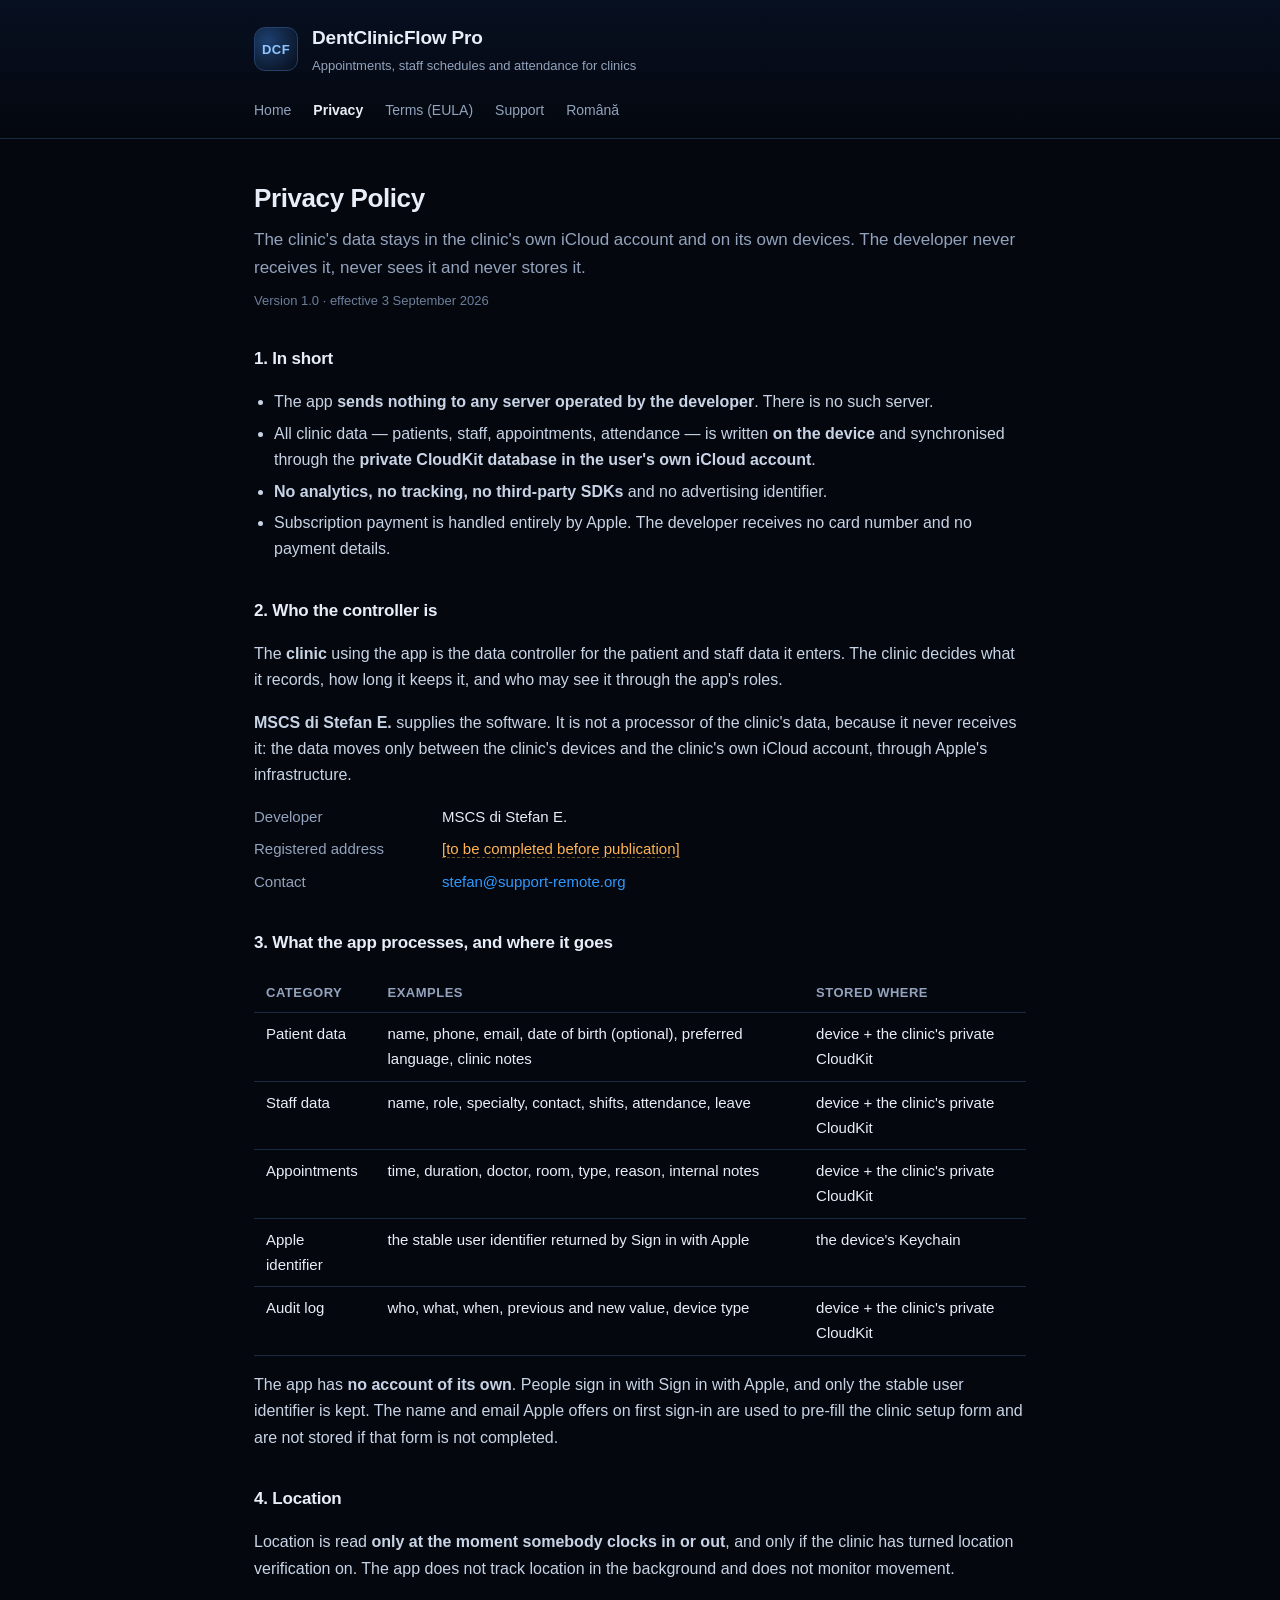
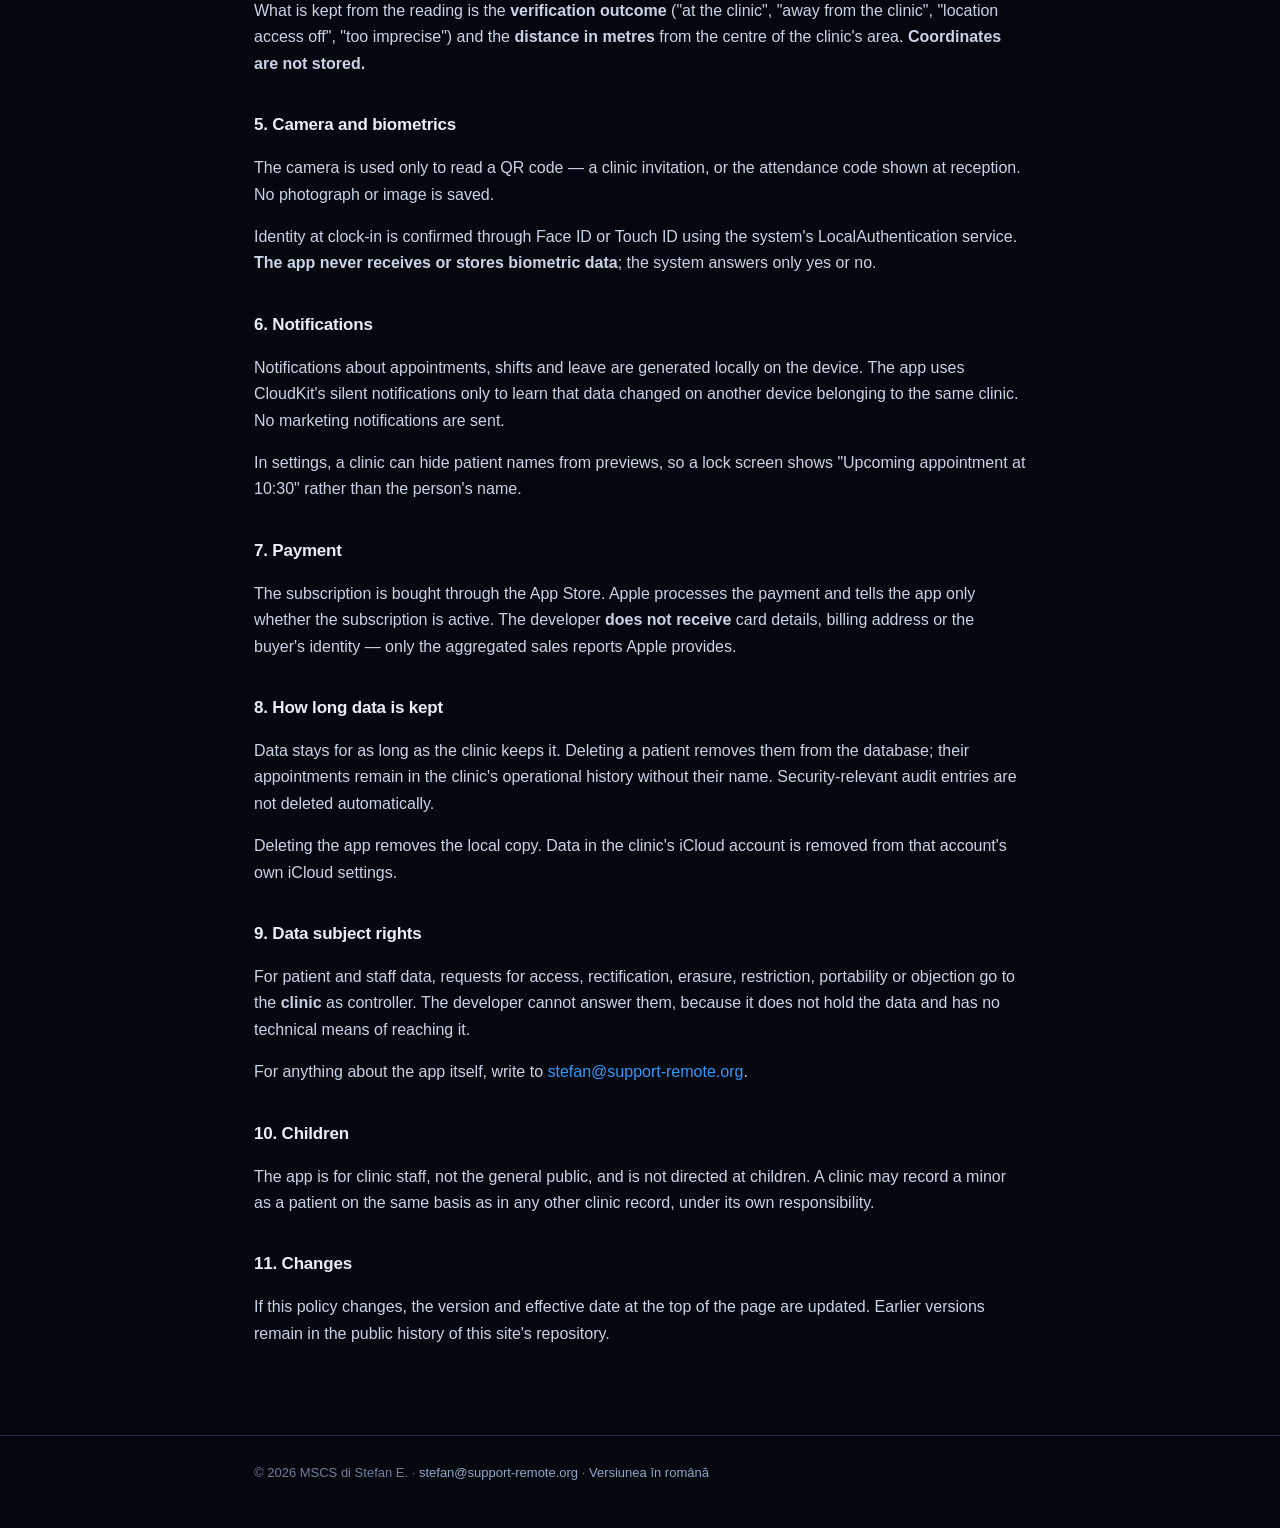
==== privacy-en.html @ 018e723f "DentClinicFlow Pro — privacy, terms and support pages Static pages for App Store Connect: privacy po" ====
<!doctype html>
<html lang="en">
<head>
<meta charset="utf-8">
<meta name="viewport" content="width=device-width,initial-scale=1">
<title>Privacy Policy · DentClinicFlow Pro</title>
<meta name="description" content="The clinic's data stays in the clinic's own iCloud account. The developer never receives it.">
<link rel="stylesheet" href="style.css">
</head>
<body>
<header>
  <div class="wrap">
    <div class="brand">
      <div class="mark">DCF</div>
      <div>
        <h1>DentClinicFlow Pro</h1>
        <p>Appointments, staff schedules and attendance for clinics</p>
      </div>
    </div>
    <nav>
      <a href="./">Home</a>
      <a href="privacy-en.html" class="on">Privacy</a>
      <a href="terms.html">Terms (EULA)</a>
      <a href="support.html">Support</a>
      <a href="privacy.html">Română</a>
    </nav>
  </div>
</header>
<main><div class="wrap">
<h2>Privacy Policy</h2>
<p class="lead">The clinic's data stays in the clinic's own iCloud account and on its own devices.
The developer never receives it, never sees it and never stores it.</p>
<p class="meta">Version 1.0 · effective 3 September 2026</p>

<h3>1. In short</h3>
<ul>
  <li>The app <strong>sends nothing to any server operated by the developer</strong>. There is no
      such server.</li>
  <li>All clinic data — patients, staff, appointments, attendance — is written
      <strong>on the device</strong> and synchronised through the
      <strong>private CloudKit database in the user's own iCloud account</strong>.</li>
  <li><strong>No analytics, no tracking, no third-party SDKs</strong> and no advertising
      identifier.</li>
  <li>Subscription payment is handled entirely by Apple. The developer receives no card number and
      no payment details.</li>
</ul>

<h3>2. Who the controller is</h3>
<p>The <strong>clinic</strong> using the app is the data controller for the patient and staff data
it enters. The clinic decides what it records, how long it keeps it, and who may see it through the
app's roles.</p>
<p><strong>MSCS di Stefan E.</strong> supplies the software. It is not a processor of the clinic's
data, because it never receives it: the data moves only between the clinic's devices and the
clinic's own iCloud account, through Apple's infrastructure.</p>
<dl class="key">
  <dt>Developer</dt><dd>MSCS di Stefan E.</dd>
  <dt>Registered address</dt><dd><span class="todo">[to be completed before publication]</span></dd>
  <dt>Contact</dt><dd><a href="mailto:stefan@support-remote.org">stefan@support-remote.org</a></dd>
</dl>

<h3>3. What the app processes, and where it goes</h3>
<table>
  <tr><th>Category</th><th>Examples</th><th>Stored where</th></tr>
  <tr>
    <td>Patient data</td>
    <td>name, phone, email, date of birth (optional), preferred language, clinic notes</td>
    <td>device + the clinic's private CloudKit</td>
  </tr>
  <tr>
    <td>Staff data</td>
    <td>name, role, specialty, contact, shifts, attendance, leave</td>
    <td>device + the clinic's private CloudKit</td>
  </tr>
  <tr>
    <td>Appointments</td>
    <td>time, duration, doctor, room, type, reason, internal notes</td>
    <td>device + the clinic's private CloudKit</td>
  </tr>
  <tr>
    <td>Apple identifier</td>
    <td>the stable user identifier returned by Sign in with Apple</td>
    <td>the device's Keychain</td>
  </tr>
  <tr>
    <td>Audit log</td>
    <td>who, what, when, previous and new value, device type</td>
    <td>device + the clinic's private CloudKit</td>
  </tr>
</table>
<p>The app has <strong>no account of its own</strong>. People sign in with Sign in with Apple, and
only the stable user identifier is kept. The name and email Apple offers on first sign-in are used
to pre-fill the clinic setup form and are not stored if that form is not completed.</p>

<h3>4. Location</h3>
<p>Location is read <strong>only at the moment somebody clocks in or out</strong>, and only if the
clinic has turned location verification on. The app does not track location in the background and
does not monitor movement.</p>
<p>What is kept from the reading is the <strong>verification outcome</strong> ("at the clinic",
"away from the clinic", "location access off", "too imprecise") and the <strong>distance in
metres</strong> from the centre of the clinic's area. <strong>Coordinates are not stored.</strong></p>

<h3>5. Camera and biometrics</h3>
<p>The camera is used only to read a QR code — a clinic invitation, or the attendance code shown at
reception. No photograph or image is saved.</p>
<p>Identity at clock-in is confirmed through Face ID or Touch ID using the system's
LocalAuthentication service. <strong>The app never receives or stores biometric data</strong>; the
system answers only yes or no.</p>

<h3>6. Notifications</h3>
<p>Notifications about appointments, shifts and leave are generated locally on the device. The app
uses CloudKit's silent notifications only to learn that data changed on another device belonging to
the same clinic. No marketing notifications are sent.</p>
<p>In settings, a clinic can hide patient names from previews, so a lock screen shows "Upcoming
appointment at 10:30" rather than the person's name.</p>

<h3>7. Payment</h3>
<p>The subscription is bought through the App Store. Apple processes the payment and tells the app
only whether the subscription is active. The developer <strong>does not receive</strong> card
details, billing address or the buyer's identity — only the aggregated sales reports Apple
provides.</p>

<h3>8. How long data is kept</h3>
<p>Data stays for as long as the clinic keeps it. Deleting a patient removes them from the
database; their appointments remain in the clinic's operational history without their name.
Security-relevant audit entries are not deleted automatically.</p>
<p>Deleting the app removes the local copy. Data in the clinic's iCloud account is removed from
that account's own iCloud settings.</p>

<h3>9. Data subject rights</h3>
<p>For patient and staff data, requests for access, rectification, erasure, restriction,
portability or objection go to the <strong>clinic</strong> as controller. The developer cannot
answer them, because it does not hold the data and has no technical means of reaching it.</p>
<p>For anything about the app itself, write to
<a href="mailto:stefan@support-remote.org">stefan@support-remote.org</a>.</p>

<h3>10. Children</h3>
<p>The app is for clinic staff, not the general public, and is not directed at children. A clinic
may record a minor as a patient on the same basis as in any other clinic record, under its own
responsibility.</p>

<h3>11. Changes</h3>
<p>If this policy changes, the version and effective date at the top of the page are updated.
Earlier versions remain in the public history of this site's repository.</p>
</div></main>
<footer><div class="wrap">
  © 2026 MSCS di Stefan E. · <a href="mailto:stefan@support-remote.org">stefan@support-remote.org</a>
  · <a href="privacy.html">Versiunea în română</a>
</div></footer>
</body>
</html>
---- style.css ----
:root{--bg:#04070e;--panel:#0a1120;--line:#1b2942;--ink:#e8eef8;--dim:#93a3bd;--accent:#2e9aff;--accent-2:#0b84f3}
*{box-sizing:border-box}
html{-webkit-text-size-adjust:100%}
body{margin:0;background:var(--bg);color:var(--ink);
  font:16px/1.65 -apple-system,BlinkMacSystemFont,"Segoe UI",Roboto,Helvetica,Arial,sans-serif}
a{color:var(--accent);text-decoration:none}
a:hover{text-decoration:underline}
header{border-bottom:1px solid var(--line);background:linear-gradient(180deg,#071021,#04070e)}
.wrap{max-width:820px;margin:0 auto;padding:0 24px}
.brand{display:flex;align-items:center;gap:14px;padding:22px 0}
.mark{width:44px;height:44px;border-radius:11px;flex:0 0 auto;
  background:radial-gradient(circle at 30% 30%,#1d3f6e,#060c18);
  border:1px solid #24406b;display:grid;place-items:center;font-weight:700;font-size:13px;letter-spacing:.5px;color:#8fc6ff}
.brand h1{font-size:19px;margin:0;font-weight:650;letter-spacing:-.2px}
.brand p{margin:2px 0 0;font-size:13px;color:var(--dim)}
nav{display:flex;gap:22px;padding:0 0 16px;font-size:14px;flex-wrap:wrap}
nav a{color:var(--dim)}
nav a.on{color:var(--ink);font-weight:600}
main{padding:38px 0 72px}
h2{font-size:26px;letter-spacing:-.4px;margin:0 0 6px}
h3{font-size:17px;margin:34px 0 8px;letter-spacing:-.2px}
h4{font-size:15px;margin:22px 0 6px;color:var(--dim);text-transform:uppercase;letter-spacing:.6px;font-weight:650}
.lead{color:var(--dim);font-size:17px;margin:0 0 8px}
.meta{color:#6d7f9b;font-size:13px;margin:0 0 30px}
p,li{color:#c8d4e6}
ul{padding-left:20px}
li{margin:5px 0}
.card{background:var(--panel);border:1px solid var(--line);border-radius:12px;padding:18px 20px;margin:20px 0}
.card h3{margin-top:0}
.key{display:grid;grid-template-columns:170px 1fr;gap:8px 18px;font-size:15px}
.key dt{color:var(--dim)}
.key dd{margin:0}
.todo{color:#ffb454;border-bottom:1px dashed #6b4d1c}
table{width:100%;border-collapse:collapse;margin:16px 0;font-size:15px;display:block;overflow-x:auto}
th,td{text-align:left;padding:9px 12px;border-bottom:1px solid var(--line);vertical-align:top}
th{color:var(--dim);font-weight:600;font-size:13px;text-transform:uppercase;letter-spacing:.5px}
.pill{display:inline-block;padding:3px 10px;border-radius:999px;font-size:12px;font-weight:600;
  background:#0e2440;color:#7dc0ff;border:1px solid #1d4570}
footer{border-top:1px solid var(--line);padding:26px 0 44px;color:#6d7f9b;font-size:13px}
footer a{color:#8fa8c8}
@media(max-width:560px){.key{grid-template-columns:1fr}.key dt{margin-top:10px}}
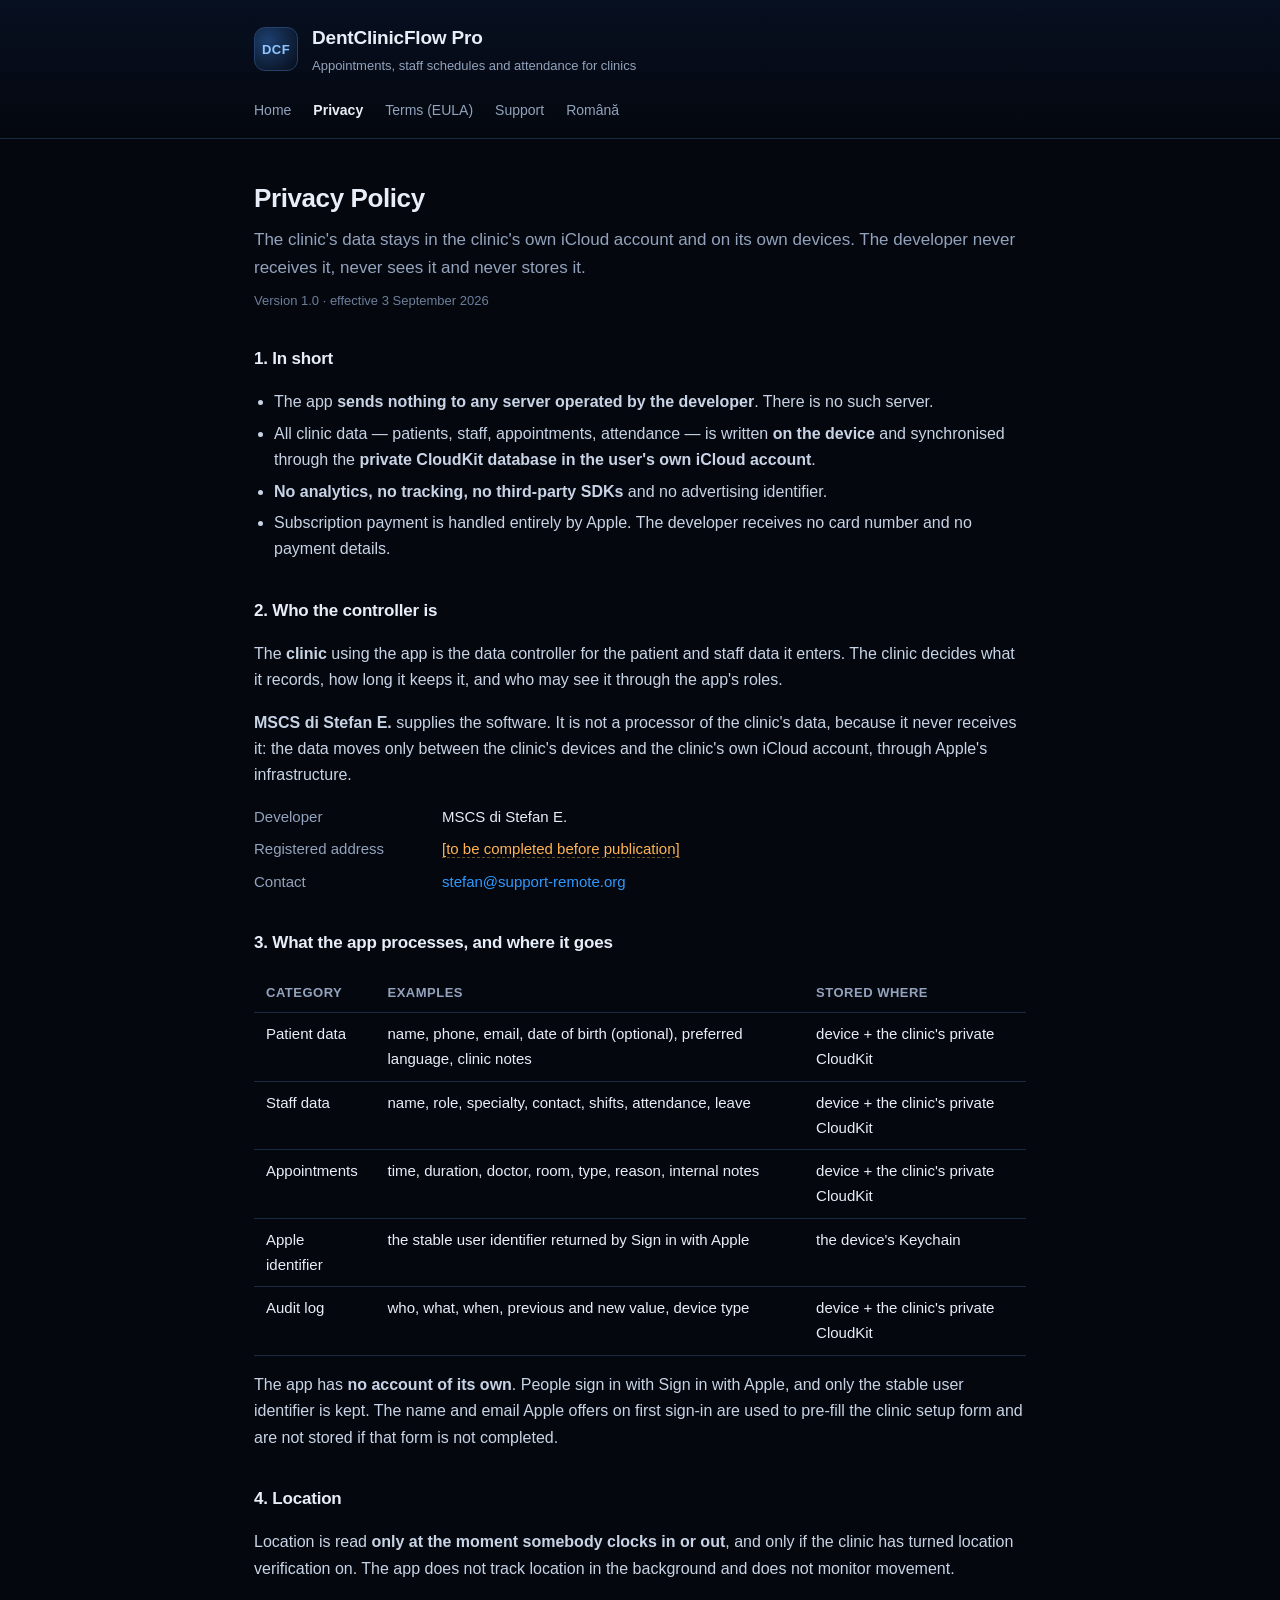
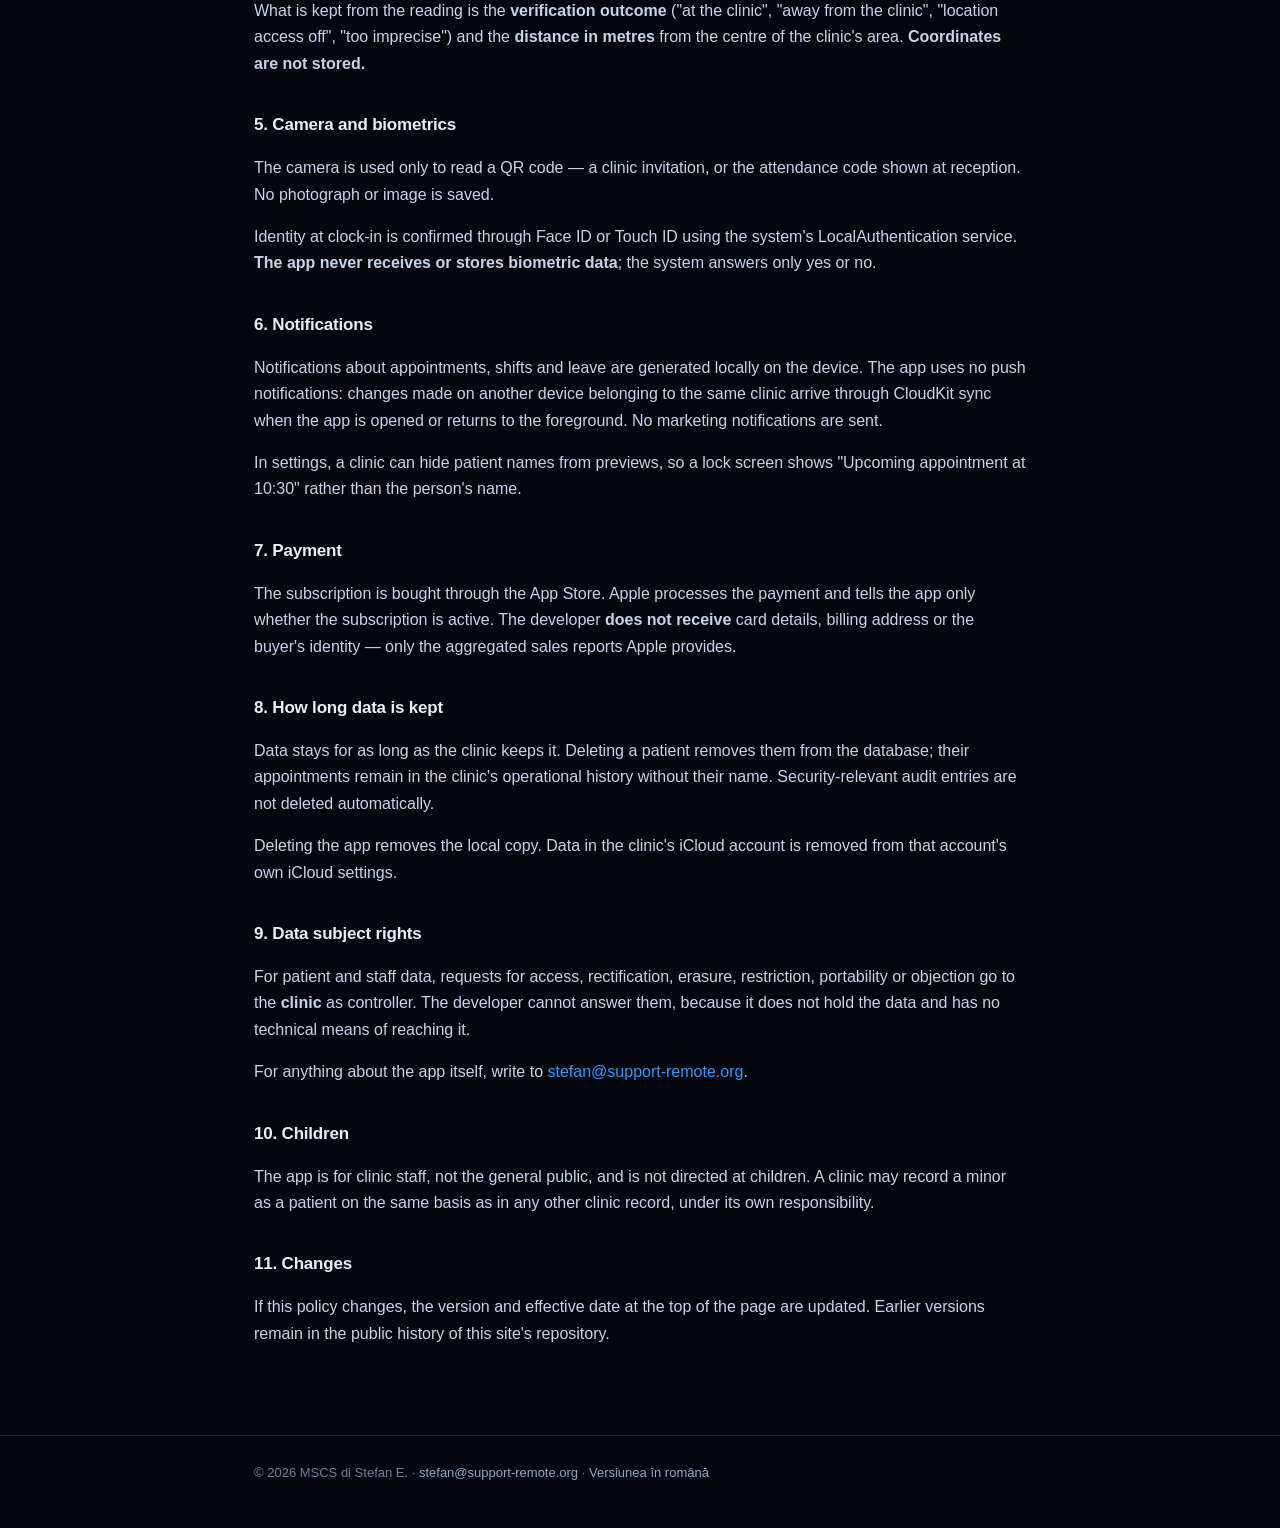
==== commit 73d0a530: "Privacy and support pages describe the app as it is No push notifications: sync arrives when the app" ====
--- a/privacy-en.html
+++ b/privacy-en.html
@@ -108,8 +108,9 @@
 
 <h3>6. Notifications</h3>
 <p>Notifications about appointments, shifts and leave are generated locally on the device. The app
-uses CloudKit's silent notifications only to learn that data changed on another device belonging to
-the same clinic. No marketing notifications are sent.</p>
+uses no push notifications: changes made on another device belonging to the same clinic arrive
+through CloudKit sync when the app is opened or returns to the foreground. No marketing
+notifications are sent.</p>
 <p>In settings, a clinic can hide patient names from previews, so a lock screen shows "Upcoming
 appointment at 10:30" rather than the person's name.</p>
 
